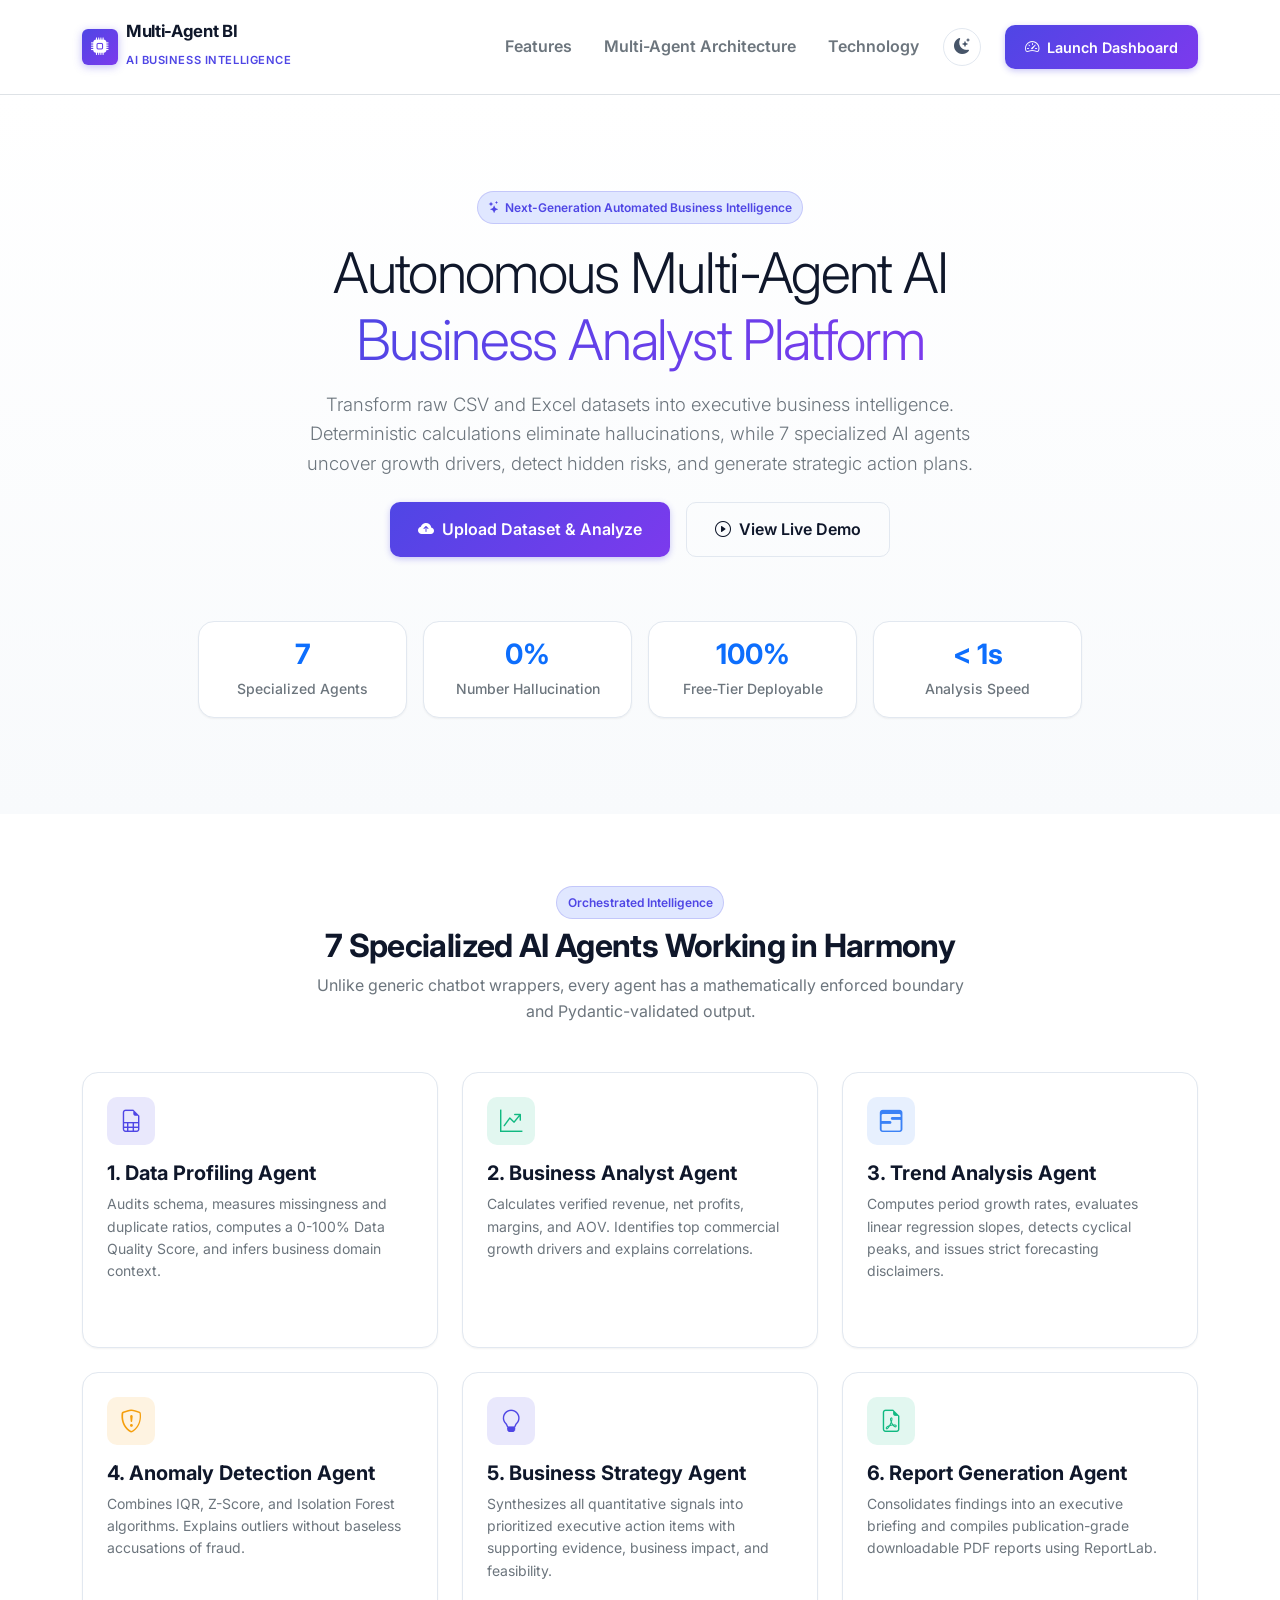
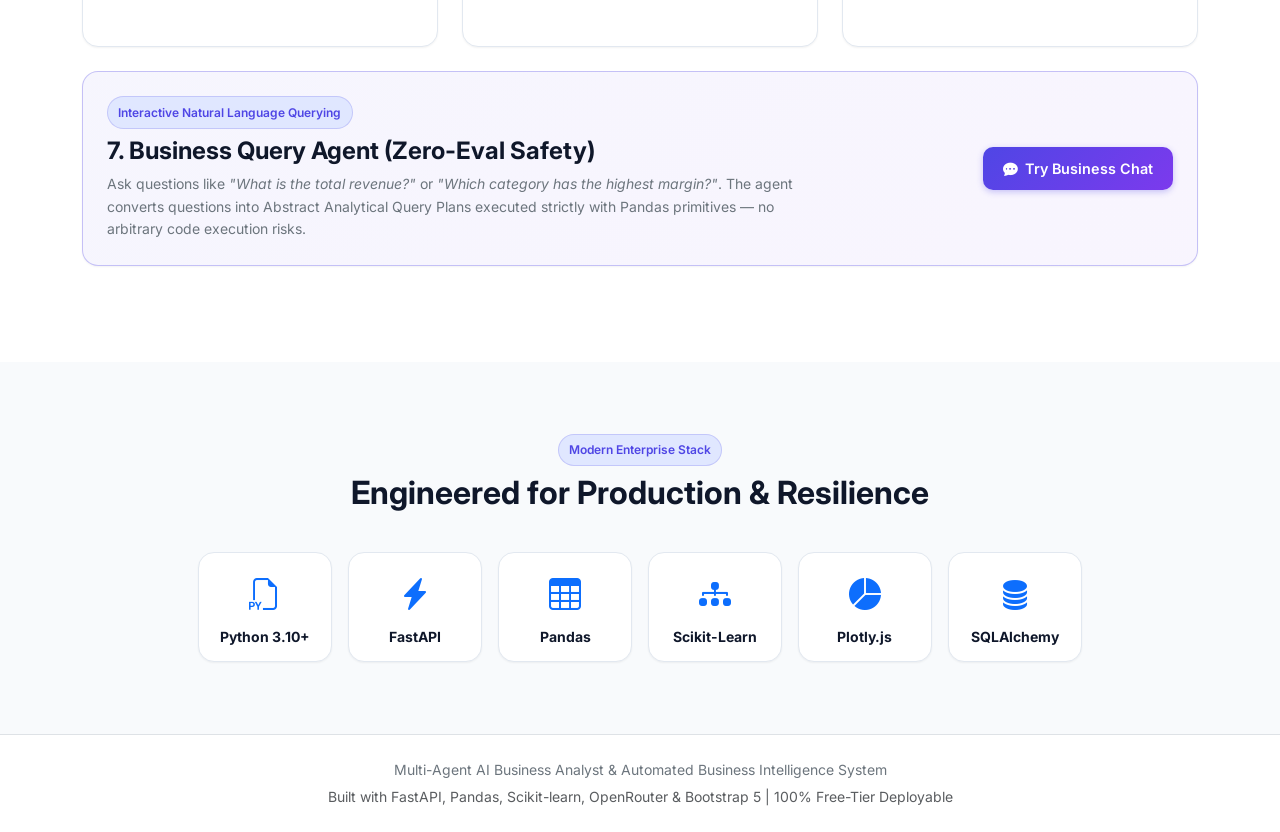
==== frontend/index.html @ 0a576ce2 "feat(frontend): complete Phase 8 - 8 responsive HTML/CSS/JS enterprise pages, dark/light theme, and " ====
<!DOCTYPE html>
<html lang="en" data-theme="light">
<head>
    <meta charset="UTF-8">
    <meta name="viewport" content="width=device-width, initial-scale=1.0">
    <title>Multi-Agent AI Business Analyst | Automated BI System</title>
    <!-- Google Fonts -->
    <link rel="preconnect" href="https://fonts.googleapis.com">
    <link rel="preconnect" href="https://fonts.gstatic.com" crossorigin>
    <link href="https://fonts.googleapis.com/css2?family=Inter:wght@400;500;600;700;800&display=swap" rel="stylesheet">
    <!-- Bootstrap 5 CSS & Icons -->
    <link href="https://cdn.jsdelivr.net/npm/bootstrap@5.3.3/dist/css/bootstrap.min.css" rel="stylesheet">
    <link rel="stylesheet" href="https://cdn.jsdelivr.net/npm/bootstrap-icons@1.11.3/font/bootstrap-icons.min.css">
    <!-- Custom Design System -->
    <link rel="stylesheet" href="css/style.css">
    <link rel="stylesheet" href="css/dashboard.css">
    <link rel="stylesheet" href="css/responsive.css">
</head>
<body class="bg-base">

    <!-- Top Navigation Bar -->
    <nav class="navbar navbar-expand-lg border-bottom sticky-top" style="background-color: var(--bg-surface);">
        <div class="container py-2">
            <a class="navbar-brand d-flex align-items-center gap-2 text-decoration-none" href="index.html">
                <div class="brand-icon">
                    <i class="bi bi-cpu-fill"></i>
                </div>
                <div>
                    <span class="brand-title d-block">Multi-Agent BI</span>
                    <span class="brand-subtitle">AI Business Intelligence</span>
                </div>
            </a>
            <button class="navbar-toggler" type="button" data-bs-toggle="collapse" data-bs-target="#navMenu">
                <span class="navbar-toggler-icon"></span>
            </button>
            <div class="collapse navbar-collapse" id="navMenu">
                <ul class="navbar-nav ms-auto align-items-center gap-3">
                    <li class="nav-item"><a class="nav-link text-secondary fw-semibold" href="#features">Features</a></li>
                    <li class="nav-item"><a class="nav-link text-secondary fw-semibold" href="#agents">Multi-Agent Architecture</a></li>
                    <li class="nav-item"><a class="nav-link text-secondary fw-semibold" href="#tech">Technology</a></li>
                    <li class="nav-item">
                        <button id="themeToggleBtn" class="theme-toggle-btn" title="Toggle Light/Dark Theme">
                            <i class="bi bi-moon-stars-fill"></i>
                        </button>
                    </li>
                    <li class="nav-item ms-lg-2">
                        <a href="dashboard.html" class="btn-primary-custom text-decoration-none">
                            <i class="bi bi-speedometer2"></i> Launch Dashboard
                        </a>
                    </li>
                </ul>
            </div>
        </div>
    </nav>

    <!-- Hero Section -->
    <section class="py-5 text-center position-relative overflow-hidden" style="background: linear-gradient(180deg, var(--bg-surface) 0%, var(--bg-base) 100%);">
        <div class="container py-5">
            <div class="badge-custom badge-primary mb-3">
                <i class="bi bi-stars"></i> Next-Generation Automated Business Intelligence
            </div>
            <h1 class="display-4 fw-extrabold mb-3" style="letter-spacing: -0.03em; color: var(--text-primary);">
                Autonomous Multi-Agent AI<br>
                <span style="background: var(--primary-gradient); -webkit-background-clip: text; -webkit-text-fill-color: transparent;">
                    Business Analyst Platform
                </span>
            </h1>
            <p class="lead text-secondary mx-auto mb-4" style="max-width: 720px; font-size: 1.15rem;">
                Transform raw CSV and Excel datasets into executive business intelligence. 
                Deterministic calculations eliminate hallucinations, while 7 specialized AI agents 
                uncover growth drivers, detect hidden risks, and generate strategic action plans.
            </p>
            <div class="d-flex justify-content-center gap-3 flex-wrap">
                <a href="upload.html" class="btn-primary-custom" style="padding: 0.85rem 1.75rem; font-size: 1rem;">
                    <i class="bi bi-cloud-arrow-up-fill"></i> Upload Dataset & Analyze
                </a>
                <a href="dashboard.html" class="btn-outline-custom" style="padding: 0.85rem 1.75rem; font-size: 1rem;">
                    <i class="bi bi-play-circle"></i> View Live Demo
                </a>
            </div>
            
            <!-- Hero Stats Grid -->
            <div class="row g-3 mt-5 justify-content-center" style="max-width: 900px; margin: 0 auto;">
                <div class="col-6 col-md-3">
                    <div class="card-custom p-3 text-center mb-0">
                        <h3 class="fw-bold text-primary mb-1">7</h3>
                        <span class="text-secondary small fw-medium">Specialized Agents</span>
                    </div>
                </div>
                <div class="col-6 col-md-3">
                    <div class="card-custom p-3 text-center mb-0">
                        <h3 class="fw-bold text-primary mb-1">0%</h3>
                        <span class="text-secondary small fw-medium">Number Hallucination</span>
                    </div>
                </div>
                <div class="col-6 col-md-3">
                    <div class="card-custom p-3 text-center mb-0">
                        <h3 class="fw-bold text-primary mb-1">100%</h3>
                        <span class="text-secondary small fw-medium">Free-Tier Deployable</span>
                    </div>
                </div>
                <div class="col-6 col-md-3">
                    <div class="card-custom p-3 text-center mb-0">
                        <h3 class="fw-bold text-primary mb-1">&lt; 1s</h3>
                        <span class="text-secondary small fw-medium">Analysis Speed</span>
                    </div>
                </div>
            </div>
        </div>
    </section>

    <!-- 7 Specialized Agents Section -->
    <section id="agents" class="py-5" style="background-color: var(--bg-surface);">
        <div class="container py-4">
            <div class="text-center mb-5">
                <div class="badge-custom badge-primary mb-2">Orchestrated Intelligence</div>
                <h2 class="fw-bold" style="letter-spacing: -0.02em;">7 Specialized AI Agents Working in Harmony</h2>
                <p class="text-secondary mx-auto" style="max-width: 650px;">
                    Unlike generic chatbot wrappers, every agent has a mathematically enforced boundary and Pydantic-validated output.
                </p>
            </div>

            <div class="row g-4">
                <!-- Agent 1 -->
                <div class="col-md-6 col-lg-4">
                    <div class="card-custom h-100 p-4">
                        <div class="kpi-icon-wrap kpi-icon-purple mb-3">
                            <i class="bi bi-file-earmark-spreadsheet"></i>
                        </div>
                        <h5 class="fw-bold">1. Data Profiling Agent</h5>
                        <p class="text-secondary small">
                            Audits schema, measures missingness and duplicate ratios, computes a 0-100% Data Quality Score, and infers business domain context.
                        </p>
                    </div>
                </div>
                <!-- Agent 2 -->
                <div class="col-md-6 col-lg-4">
                    <div class="card-custom h-100 p-4">
                        <div class="kpi-icon-wrap kpi-icon-green mb-3">
                            <i class="bi bi-graph-up-arrow"></i>
                        </div>
                        <h5 class="fw-bold">2. Business Analyst Agent</h5>
                        <p class="text-secondary small">
                            Calculates verified revenue, net profits, margins, and AOV. Identifies top commercial growth drivers and explains correlations.
                        </p>
                    </div>
                </div>
                <!-- Agent 3 -->
                <div class="col-md-6 col-lg-4">
                    <div class="card-custom h-100 p-4">
                        <div class="kpi-icon-wrap kpi-icon-blue mb-3">
                            <i class="bi bi-calendar3-range"></i>
                        </div>
                        <h5 class="fw-bold">3. Trend Analysis Agent</h5>
                        <p class="text-secondary small">
                            Computes period growth rates, evaluates linear regression slopes, detects cyclical peaks, and issues strict forecasting disclaimers.
                        </p>
                    </div>
                </div>
                <!-- Agent 4 -->
                <div class="col-md-6 col-lg-4">
                    <div class="card-custom h-100 p-4">
                        <div class="kpi-icon-wrap kpi-icon-amber mb-3">
                            <i class="bi bi-shield-exclamation"></i>
                        </div>
                        <h5 class="fw-bold">4. Anomaly Detection Agent</h5>
                        <p class="text-secondary small">
                            Combines IQR, Z-Score, and Isolation Forest algorithms. Explains outliers without baseless accusations of fraud.
                        </p>
                    </div>
                </div>
                <!-- Agent 5 -->
                <div class="col-md-6 col-lg-4">
                    <div class="card-custom h-100 p-4">
                        <div class="kpi-icon-wrap kpi-icon-purple mb-3">
                            <i class="bi bi-lightbulb"></i>
                        </div>
                        <h5 class="fw-bold">5. Business Strategy Agent</h5>
                        <p class="text-secondary small">
                            Synthesizes all quantitative signals into prioritized executive action items with supporting evidence, business impact, and feasibility.
                        </p>
                    </div>
                </div>
                <!-- Agent 6 -->
                <div class="col-md-6 col-lg-4">
                    <div class="card-custom h-100 p-4">
                        <div class="kpi-icon-wrap kpi-icon-green mb-3">
                            <i class="bi bi-file-earmark-pdf"></i>
                        </div>
                        <h5 class="fw-bold">6. Report Generation Agent</h5>
                        <p class="text-secondary small">
                            Consolidates findings into an executive briefing and compiles publication-grade downloadable PDF reports using ReportLab.
                        </p>
                    </div>
                </div>
            </div>

            <!-- Agent 7 Highlight Card -->
            <div class="card-custom p-4 mt-4" style="background: linear-gradient(135deg, rgba(79, 70, 229, 0.05) 0%, rgba(124, 58, 237, 0.05) 100%); border-color: rgba(79, 70, 229, 0.3);">
                <div class="row align-items-center">
                    <div class="col-md-8">
                        <div class="badge-custom badge-primary mb-2">Interactive Natural Language Querying</div>
                        <h4 class="fw-bold mb-2">7. Business Query Agent (Zero-Eval Safety)</h4>
                        <p class="text-secondary small mb-0">
                            Ask questions like <em>"What is the total revenue?"</em> or <em>"Which category has the highest margin?"</em>.
                            The agent converts questions into Abstract Analytical Query Plans executed strictly with Pandas primitives — no arbitrary code execution risks.
                        </p>
                    </div>
                    <div class="col-md-4 text-md-end mt-3 mt-md-0">
                        <a href="chat.html" class="btn-primary-custom">
                            <i class="bi bi-chat-dots-fill"></i> Try Business Chat
                        </a>
                    </div>
                </div>
            </div>
        </div>
    </section>

    <!-- Technology Stack Section -->
    <section id="tech" class="py-5" style="background-color: var(--bg-base);">
        <div class="container py-4 text-center">
            <div class="badge-custom badge-primary mb-2">Modern Enterprise Stack</div>
            <h2 class="fw-bold mb-4">Engineered for Production & Resilience</h2>
            <div class="row g-3 justify-content-center" style="max-width: 900px; margin: 0 auto;">
                <div class="col-4 col-md-2">
                    <div class="card-custom p-3 text-center mb-0">
                        <i class="bi bi-filetype-py fs-2 text-primary"></i>
                        <h6 class="mt-2 mb-0 fw-bold small">Python 3.10+</h6>
                    </div>
                </div>
                <div class="col-4 col-md-2">
                    <div class="card-custom p-3 text-center mb-0">
                        <i class="bi bi-lightning-charge-fill fs-2 text-primary"></i>
                        <h6 class="mt-2 mb-0 fw-bold small">FastAPI</h6>
                    </div>
                </div>
                <div class="col-4 col-md-2">
                    <div class="card-custom p-3 text-center mb-0">
                        <i class="bi bi-table fs-2 text-primary"></i>
                        <h6 class="mt-2 mb-0 fw-bold small">Pandas</h6>
                    </div>
                </div>
                <div class="col-4 col-md-2">
                    <div class="card-custom p-3 text-center mb-0">
                        <i class="bi bi-diagram-3-fill fs-2 text-primary"></i>
                        <h6 class="mt-2 mb-0 fw-bold small">Scikit-Learn</h6>
                    </div>
                </div>
                <div class="col-4 col-md-2">
                    <div class="card-custom p-3 text-center mb-0">
                        <i class="bi bi-pie-chart-fill fs-2 text-primary"></i>
                        <h6 class="mt-2 mb-0 fw-bold small">Plotly.js</h6>
                    </div>
                </div>
                <div class="col-4 col-md-2">
                    <div class="card-custom p-3 text-center mb-0">
                        <i class="bi bi-database-fill fs-2 text-primary"></i>
                        <h6 class="mt-2 mb-0 fw-bold small">SQLAlchemy</h6>
                    </div>
                </div>
            </div>
        </div>
    </section>

    <!-- Footer -->
    <footer class="py-4 border-top" style="background-color: var(--bg-surface);">
        <div class="container text-center text-secondary small">
            <p class="mb-1">
                Multi-Agent AI Business Analyst & Automated Business Intelligence System
            </p>
            <p class="text-muted mb-0">
                Built with FastAPI, Pandas, Scikit-learn, OpenRouter & Bootstrap 5 | 100% Free-Tier Deployable
            </p>
        </div>
    </footer>

    <!-- Bootstrap 5 JS Bundle -->
    <script src="https://cdn.jsdelivr.net/npm/bootstrap@5.3.3/dist/js/bootstrap.bundle.min.js"></script>
    <script src="js/api.js"></script>
    <script src="js/app.js"></script>
</body>
</html>
---- frontend/css/style.css ----
/* ===================================================================
   MULTI-AGENT AI BUSINESS ANALYST - ENTERPRISE DESIGN SYSTEM
   Professional Color Palette, Typography, Glassmorphism, Responsive
   =================================================================== */

:root {
    /* Brand Primary Palette (Deep Indigo & Electric Violet) */
    --primary: #4f46e5;
    --primary-hover: #4338ca;
    --primary-light: #e0e7ff;
    --primary-gradient: linear-gradient(135deg, #4f46e5 0%, #7c3aed 100%);
    
    /* Secondary & Accent Colors */
    --accent-teal: #0d9488;
    --accent-amber: #d97706;
    --accent-rose: #e11d48;
    --accent-emerald: #059669;
    --accent-sky: #0284c7;

    /* Semantic Feedback Colors */
    --success: #10b981;
    --success-bg: #ecfdf5;
    --warning: #f59e0b;
    --warning-bg: #fffbeb;
    --danger: #ef4444;
    --danger-bg: #fef2f2;
    --info: #3b82f6;
    --info-bg: #eff6ff;

    /* Light Theme Surface & Text */
    --bg-base: #f8fafc;
    --bg-surface: #ffffff;
    --bg-card: #ffffff;
    --border-color: #e2e8f0;
    --border-hover: #cbd5e1;
    
    --text-primary: #0f172a;
    --text-secondary: #475569;
    --text-muted: #94a3b8;
    --text-inverse: #ffffff;

    /* Elevation & Shadows */
    --shadow-sm: 0 1px 2px 0 rgba(0, 0, 0, 0.05);
    --shadow-md: 0 4px 6px -1px rgba(0, 0, 0, 0.07), 0 2px 4px -2px rgba(0, 0, 0, 0.05);
    --shadow-lg: 0 10px 15px -3px rgba(0, 0, 0, 0.08), 0 4px 6px -4px rgba(0, 0, 0, 0.04);
    --shadow-xl: 0 20px 25px -5px rgba(0, 0, 0, 0.1), 0 8px 10px -6px rgba(0, 0, 0, 0.04);
    --shadow-glow: 0 0 20px rgba(79, 70, 229, 0.25);

    /* Dimensions */
    --sidebar-width: 260px;
    --sidebar-collapsed-width: 72px;
    --navbar-height: 64px;
    --border-radius-sm: 6px;
    --border-radius-md: 10px;
    --border-radius-lg: 16px;
    --border-radius-xl: 24px;
    --transition-base: all 0.2s cubic-bezier(0.4, 0, 0.2, 1);
}

/* Dark Theme Palette */
[data-theme="dark"] {
    --bg-base: #0b0f19;
    --bg-surface: #111827;
    --bg-card: #172033;
    --border-color: #1f293d;
    --border-hover: #374151;
    
    --text-primary: #f8fafc;
    --text-secondary: #cbd5e1;
    --text-muted: #64748b;
    --text-inverse: #0f172a;

    --primary-light: rgba(79, 70, 229, 0.2);
    --shadow-sm: 0 1px 2px 0 rgba(0, 0, 0, 0.3);
    --shadow-md: 0 4px 6px -1px rgba(0, 0, 0, 0.4);
    --shadow-lg: 0 10px 15px -3px rgba(0, 0, 0, 0.5);
    --shadow-xl: 0 20px 25px -5px rgba(0, 0, 0, 0.6);
}

/* Base Reset & Typography */
* {
    margin: 0;
    padding: 0;
    box-sizing: border-box;
}

body {
    font-family: 'Inter', -apple-system, BlinkMacSystemFont, 'Segoe UI', Roboto, Helvetica, Arial, sans-serif;
    background-color: var(--bg-base);
    color: var(--text-primary);
    line-height: 1.6;
    -webkit-font-smoothing: antialiased;
    -moz-osx-font-smoothing: grayscale;
    min-height: 100vh;
    transition: background-color 0.3s ease, color 0.3s ease;
}

/* Application Shell Layout */
.app-container {
    display: flex;
    min-height: 100vh;
    width: 100%;
}

/* Sidebar Navigation */
.app-sidebar {
    width: var(--sidebar-width);
    background-color: var(--bg-surface);
    border-right: 1px solid var(--border-color);
    display: flex;
    flex-direction: column;
    position: fixed;
    top: 0;
    bottom: 0;
    left: 0;
    z-index: 100;
    transition: var(--transition-base);
}

.sidebar-header {
    height: var(--navbar-height);
    display: flex;
    align-items: center;
    padding: 0 1.25rem;
    border-bottom: 1px solid var(--border-color);
    gap: 0.75rem;
}

.brand-icon {
    width: 36px;
    height: 36px;
    border-radius: var(--border-radius-sm);
    background: var(--primary-gradient);
    display: flex;
    align-items: center;
    justify-content: center;
    color: white;
    font-size: 1.1rem;
    box-shadow: 0 2px 8px rgba(79, 70, 229, 0.35);
}

.brand-title {
    font-weight: 700;
    font-size: 1.05rem;
    letter-spacing: -0.02em;
    color: var(--text-primary);
    line-height: 1.2;
}

.brand-subtitle {
    font-size: 0.7rem;
    color: var(--primary);
    font-weight: 600;
    text-transform: uppercase;
    letter-spacing: 0.05em;
}

.sidebar-menu {
    flex: 1;
    padding: 1.25rem 0.75rem;
    overflow-y: auto;
    display: flex;
    flex-direction: column;
    gap: 0.35rem;
}

.menu-label {
    font-size: 0.7rem;
    text-transform: uppercase;
    letter-spacing: 0.08em;
    color: var(--text-muted);
    font-weight: 700;
    padding: 0.5rem 0.75rem 0.25rem;
}

.nav-link-custom {
    display: flex;
    align-items: center;
    gap: 0.85rem;
    padding: 0.7rem 0.85rem;
    border-radius: var(--border-radius-md);
    color: var(--text-secondary);
    text-decoration: none;
    font-size: 0.9rem;
    font-weight: 500;
    transition: var(--transition-base);
}

.nav-link-custom:hover {
    background-color: var(--primary-light);
    color: var(--primary);
}

.nav-link-custom.active {
    background: var(--primary-gradient);
    color: white;
    box-shadow: 0 4px 12px rgba(79, 70, 229, 0.3);
}

.nav-link-custom i {
    font-size: 1.15rem;
    width: 20px;
    text-align: center;
}

.sidebar-footer {
    padding: 1rem 1.25rem;
    border-top: 1px solid var(--border-color);
    display: flex;
    align-items: center;
    justify-content: space-between;
}

.active-dataset-pill {
    background: var(--bg-base);
    border: 1px solid var(--border-color);
    padding: 0.4rem 0.75rem;
    border-radius: 20px;
    font-size: 0.75rem;
    color: var(--text-secondary);
    display: flex;
    align-items: center;
    gap: 0.4rem;
    max-width: 160px;
    white-space: nowrap;
    overflow: hidden;
    text-overflow: ellipsis;
}

/* Main Content Area */
.app-main {
    flex: 1;
    margin-left: var(--sidebar-width);
    display: flex;
    flex-direction: column;
    min-height: 100vh;
    transition: var(--transition-base);
}

/* Top App Header / Navbar */
.app-header {
    height: var(--navbar-height);
    background-color: var(--bg-surface);
    border-bottom: 1px solid var(--border-color);
    display: flex;
    align-items: center;
    justify-content: space-between;
    padding: 0 2rem;
    position: sticky;
    top: 0;
    z-index: 90;
}

.page-title-box {
    display: flex;
    flex-direction: column;
}

.page-title {
    font-size: 1.15rem;
    font-weight: 700;
    letter-spacing: -0.02em;
    color: var(--text-primary);
}

.page-breadcrumb {
    font-size: 0.75rem;
    color: var(--text-muted);
}

.header-actions {
    display: flex;
    align-items: center;
    gap: 0.75rem;
}

.theme-toggle-btn {
    width: 38px;
    height: 38px;
    border-radius: 50%;
    border: 1px solid var(--border-color);
    background: var(--bg-surface);
    color: var(--text-secondary);
    display: flex;
    align-items: center;
    justify-content: center;
    cursor: pointer;
    transition: var(--transition-base);
}

.theme-toggle-btn:hover {
    background-color: var(--primary-light);
    color: var(--primary);
    border-color: var(--primary);
}

/* Page Body Content */
.app-content {
    flex: 1;
    padding: 2rem;
}

/* Enterprise Card Component */
.card-custom {
    background-color: var(--bg-card);
    border: 1px solid var(--border-color);
    border-radius: var(--border-radius-lg);
    box-shadow: var(--shadow-sm);
    transition: var(--transition-base);
    overflow: hidden;
    margin-bottom: 1.5rem;
}

.card-custom:hover {
    box-shadow: var(--shadow-md);
    border-color: var(--border-hover);
}

.card-header-custom {
    padding: 1.25rem 1.5rem;
    border-bottom: 1px solid var(--border-color);
    display: flex;
    align-items: center;
    justify-content: space-between;
    background-color: transparent;
}

.card-title-custom {
    font-size: 1rem;
    font-weight: 700;
    color: var(--text-primary);
    display: flex;
    align-items: center;
    gap: 0.5rem;
}

.card-body-custom {
    padding: 1.5rem;
}

/* KPI Metric Cards */
.kpi-grid {
    display: grid;
    grid-template-columns: repeat(auto-fit, minmax(220px, 1fr));
    gap: 1.25rem;
    margin-bottom: 1.5rem;
}

.kpi-card {
    background-color: var(--bg-card);
    border: 1px solid var(--border-color);
    border-radius: var(--border-radius-lg);
    padding: 1.35rem;
    box-shadow: var(--shadow-sm);
    display: flex;
    align-items: center;
    justify-content: space-between;
    transition: var(--transition-base);
    position: relative;
    overflow: hidden;
}

.kpi-card::before {
    content: '';
    position: absolute;
    top: 0;
    left: 0;
    right: 0;
    height: 3px;
    background: var(--primary-gradient);
    opacity: 0;
    transition: var(--transition-base);
}

.kpi-card:hover {
    transform: translateY(-2px);
    box-shadow: var(--shadow-md);
    border-color: var(--primary);
}

.kpi-card:hover::before {
    opacity: 1;
}

.kpi-label {
    font-size: 0.78rem;
    color: var(--text-muted);
    font-weight: 600;
    text-transform: uppercase;
    letter-spacing: 0.05em;
    margin-bottom: 0.35rem;
}

.kpi-value {
    font-size: 1.75rem;
    font-weight: 800;
    color: var(--text-primary);
    letter-spacing: -0.03em;
    line-height: 1.1;
}

.kpi-subtext {
    font-size: 0.75rem;
    margin-top: 0.35rem;
    font-weight: 500;
}

.kpi-subtext.positive { color: var(--success); }
.kpi-subtext.negative { color: var(--danger); }
.kpi-subtext.neutral { color: var(--text-muted); }

.kpi-icon-wrap {
    width: 48px;
    height: 48px;
    border-radius: var(--border-radius-md);
    display: flex;
    align-items: center;
    justify-content: center;
    font-size: 1.4rem;
}

.kpi-icon-purple { background: rgba(79, 70, 229, 0.12); color: #4f46e5; }
.kpi-icon-green { background: rgba(16, 185, 129, 0.12); color: #10b981; }
.kpi-icon-amber { background: rgba(245, 158, 11, 0.12); color: #f59e0b; }
.kpi-icon-blue { background: rgba(59, 130, 246, 0.12); color: #3b82f6; }

/* Buttons */
.btn-primary-custom {
    background: var(--primary-gradient);
    color: white;
    border: none;
    border-radius: var(--border-radius-md);
    padding: 0.65rem 1.25rem;
    font-weight: 600;
    font-size: 0.9rem;
    display: inline-flex;
    align-items: center;
    gap: 0.5rem;
    cursor: pointer;
    box-shadow: 0 2px 6px rgba(79, 70, 229, 0.3);
    transition: var(--transition-base);
    text-decoration: none;
}

.btn-primary-custom:hover {
    color: white;
    transform: translateY(-1px);
    box-shadow: 0 4px 12px rgba(79, 70, 229, 0.4);
}

.btn-outline-custom {
    background: transparent;
    color: var(--text-primary);
    border: 1px solid var(--border-color);
    border-radius: var(--border-radius-md);
    padding: 0.65rem 1.25rem;
    font-weight: 600;
    font-size: 0.9rem;
    display: inline-flex;
    align-items: center;
    gap: 0.5rem;
    cursor: pointer;
    transition: var(--transition-base);
    text-decoration: none;
}

.btn-outline-custom:hover {
    background-color: var(--primary-light);
    color: var(--primary);
    border-color: var(--primary);
}

/* Badges */
.badge-custom {
    padding: 0.35rem 0.65rem;
    border-radius: 20px;
    font-size: 0.75rem;
    font-weight: 600;
    display: inline-flex;
    align-items: center;
    gap: 0.3rem;
}

.badge-success { background: var(--success-bg); color: var(--success); border: 1px solid rgba(16, 185, 129, 0.2); }
.badge-warning { background: var(--warning-bg); color: var(--warning); border: 1px solid rgba(245, 158, 11, 0.2); }
.badge-danger { background: var(--danger-bg); color: var(--danger); border: 1px solid rgba(239, 68, 68, 0.2); }
.badge-primary { background: var(--primary-light); color: var(--primary); border: 1px solid rgba(79, 70, 229, 0.2); }

/* Data Tables */
.table-custom {
    width: 100%;
    border-collapse: separate;
    border-spacing: 0;
    font-size: 0.88rem;
}

.table-custom th {
    background-color: var(--bg-base);
    color: var(--text-secondary);
    font-weight: 600;
    text-transform: uppercase;
    font-size: 0.72rem;
    letter-spacing: 0.05em;
    padding: 0.85rem 1rem;
    border-bottom: 1px solid var(--border-color);
}

.table-custom td {
    padding: 0.85rem 1rem;
    border-bottom: 1px solid var(--border-color);
    color: var(--text-primary);
}

.table-custom tr:last-child td {
    border-bottom: none;
}

.table-custom tbody tr:hover {
    background-color: var(--primary-light);
}

/* Loading Spinner & Shimmer */
.loading-spinner {
    width: 40px;
    height: 40px;
    border: 3px solid var(--border-color);
    border-top-color: var(--primary);
    border-radius: 50%;
    animation: spin 0.8s linear infinite;
    margin: 2rem auto;
}

@keyframes spin {
    to { transform: rotate(360deg); }
}

/* Toast Notifications */
.toast-container-custom {
    position: fixed;
    bottom: 2rem;
    right: 2rem;
    z-index: 1000;
    display: flex;
    flex-direction: column;
    gap: 0.75rem;
}

.toast-custom {
    background: var(--bg-surface);
    color: var(--text-primary);
    border: 1px solid var(--border-color);
    border-radius: var(--border-radius-md);
    box-shadow: var(--shadow-lg);
    padding: 1rem 1.25rem;
    min-width: 300px;
    display: flex;
    align-items: center;
    gap: 0.75rem;
    animation: slideUp 0.3s ease;
}

@keyframes slideUp {
    from { opacity: 0; transform: translateY(20px); }
    to { opacity: 1; transform: translateY(0); }
}

/* Responsive Breakpoints */
@media (max-width: 992px) {
    .app-sidebar {
        transform: translateX(-100%);
    }
    .app-sidebar.show {
        transform: translateX(0);
    }
    .app-main {
        margin-left: 0;
    }
    .mobile-menu-toggle {
        display: block !important;
    }
}
---- frontend/css/dashboard.css ----
/* ===================================================================
   DASHBOARD, INSIGHTS & SPECIALIZED INTERFACE STYLES
   =================================================================== */

/* Chart Containers */
.chart-container-box {
    position: relative;
    width: 100%;
    min-height: 340px;
}

/* Drag & Drop Upload Zone */
.upload-dropzone {
    border: 2px dashed var(--border-color);
    border-radius: var(--border-radius-xl);
    padding: 3.5rem 2rem;
    text-align: center;
    background: var(--bg-surface);
    cursor: pointer;
    transition: var(--transition-base);
}

.upload-dropzone:hover,
.upload-dropzone.dragover {
    border-color: var(--primary);
    background-color: var(--primary-light);
    transform: scale(1.005);
}

.dropzone-icon {
    font-size: 3.5rem;
    color: var(--primary);
    margin-bottom: 1rem;
    animation: floatUpDown 3s ease-in-out infinite;
}

@keyframes floatUpDown {
    0%, 100% { transform: translateY(0); }
    50% { transform: translateY(-8px); }
}

/* Tab Navigation for AI Insights */
.nav-tabs-custom {
    display: flex;
    gap: 0.5rem;
    border-bottom: 2px solid var(--border-color);
    margin-bottom: 1.5rem;
    overflow-x: auto;
}

.tab-btn-custom {
    padding: 0.75rem 1.25rem;
    font-weight: 600;
    font-size: 0.9rem;
    color: var(--text-secondary);
    background: transparent;
    border: none;
    border-bottom: 3px solid transparent;
    cursor: pointer;
    display: flex;
    align-items: center;
    gap: 0.5rem;
    transition: var(--transition-base);
    white-space: nowrap;
}

.tab-btn-custom:hover {
    color: var(--primary);
}

.tab-btn-custom.active {
    color: var(--primary);
    border-bottom-color: var(--primary);
}

/* Strategic Recommendation Card */
.strategy-card {
    background: var(--bg-card);
    border: 1px solid var(--border-color);
    border-left: 4px solid var(--primary);
    border-radius: var(--border-radius-lg);
    padding: 1.5rem;
    margin-bottom: 1.25rem;
    box-shadow: var(--shadow-sm);
    transition: var(--transition-base);
}

.strategy-card.priority-p1 { border-left-color: var(--danger); }
.strategy-card.priority-p2 { border-left-color: var(--warning); }
.strategy-card.priority-p3 { border-left-color: var(--accent-sky); }

.strategy-card:hover {
    box-shadow: var(--shadow-md);
    transform: translateX(3px);
}

.strategy-header {
    display: flex;
    align-items: flex-start;
    justify-content: space-between;
    margin-bottom: 0.75rem;
}

.strategy-title {
    font-size: 1.05rem;
    font-weight: 700;
    color: var(--text-primary);
}

.strategy-evidence {
    background-color: var(--bg-base);
    border-radius: var(--border-radius-sm);
    padding: 0.75rem 1rem;
    font-size: 0.85rem;
    color: var(--text-secondary);
    margin: 0.75rem 0;
    border-left: 3px solid var(--accent-teal);
}

.strategy-action {
    font-size: 0.9rem;
    font-weight: 500;
    color: var(--text-primary);
}

/* Interactive Chat Interface */
.chat-window {
    display: flex;
    flex-direction: column;
    height: calc(100vh - 200px);
    background: var(--bg-card);
    border: 1px solid var(--border-color);
    border-radius: var(--border-radius-xl);
    overflow: hidden;
}

.chat-messages-area {
    flex: 1;
    padding: 1.5rem;
    overflow-y: auto;
    display: flex;
    flex-direction: column;
    gap: 1.25rem;
}

.chat-bubble {
    max-width: 80%;
    padding: 1.1rem 1.35rem;
    border-radius: var(--border-radius-lg);
    font-size: 0.92rem;
    line-height: 1.55;
    position: relative;
}

.chat-bubble-user {
    align-self: flex-end;
    background: var(--primary-gradient);
    color: white;
    border-bottom-right-radius: 4px;
}

.chat-bubble-ai {
    align-self: flex-start;
    background-color: var(--bg-surface);
    color: var(--text-primary);
    border: 1px solid var(--border-color);
    border-bottom-left-radius: 4px;
    box-shadow: var(--shadow-sm);
}

.chat-prompt-pill {
    background-color: var(--bg-surface);
    border: 1px solid var(--border-color);
    color: var(--text-secondary);
    border-radius: 20px;
    padding: 0.4rem 0.85rem;
    font-size: 0.8rem;
    font-weight: 500;
    cursor: pointer;
    transition: var(--transition-base);
}

.chat-prompt-pill:hover {
    border-color: var(--primary);
    color: var(--primary);
    background-color: var(--primary-light);
}

.chat-input-bar {
    padding: 1rem 1.5rem;
    border-top: 1px solid var(--border-color);
    background-color: var(--bg-surface);
    display: flex;
    gap: 0.75rem;
}

.chat-input {
    flex: 1;
    background: var(--bg-base);
    border: 1px solid var(--border-color);
    border-radius: var(--border-radius-md);
    padding: 0.75rem 1rem;
    color: var(--text-primary);
    font-size: 0.95rem;
    outline: none;
    transition: var(--transition-base);
}

.chat-input:focus {
    border-color: var(--primary);
    box-shadow: 0 0 0 3px rgba(79, 70, 229, 0.15);
}
---- frontend/css/responsive.css ----
/* ===================================================================
   RESPONSIVE LAYOUT & MEDIA QUERIES
   =================================================================== */

@media (max-width: 1200px) {
    .kpi-grid {
        grid-template-columns: repeat(2, 1fr);
    }
}

@media (max-width: 992px) {
    .app-sidebar {
        width: 280px;
        box-shadow: var(--shadow-xl);
    }
    .app-header {
        padding: 0 1rem;
    }
    .app-content {
        padding: 1.25rem;
    }
    .chat-bubble {
        max-width: 92%;
    }
}

@media (max-width: 768px) {
    .kpi-grid {
        grid-template-columns: 1fr;
    }
    .strategy-header {
        flex-direction: column;
        gap: 0.5rem;
    }
    .card-header-custom {
        flex-direction: column;
        align-items: flex-start;
        gap: 0.75rem;
    }
    .nav-tabs-custom {
        gap: 0.25rem;
    }
    .tab-btn-custom {
        padding: 0.6rem 0.85rem;
        font-size: 0.82rem;
    }
    .chat-input-bar {
        padding: 0.75rem 1rem;
    }
}

@media (max-width: 480px) {
    .page-title {
        font-size: 1rem;
    }
    .brand-title {
        font-size: 0.95rem;
    }
    .upload-dropzone {
        padding: 2rem 1rem;
    }
    .dropzone-icon {
        font-size: 2.5rem;
    }
}
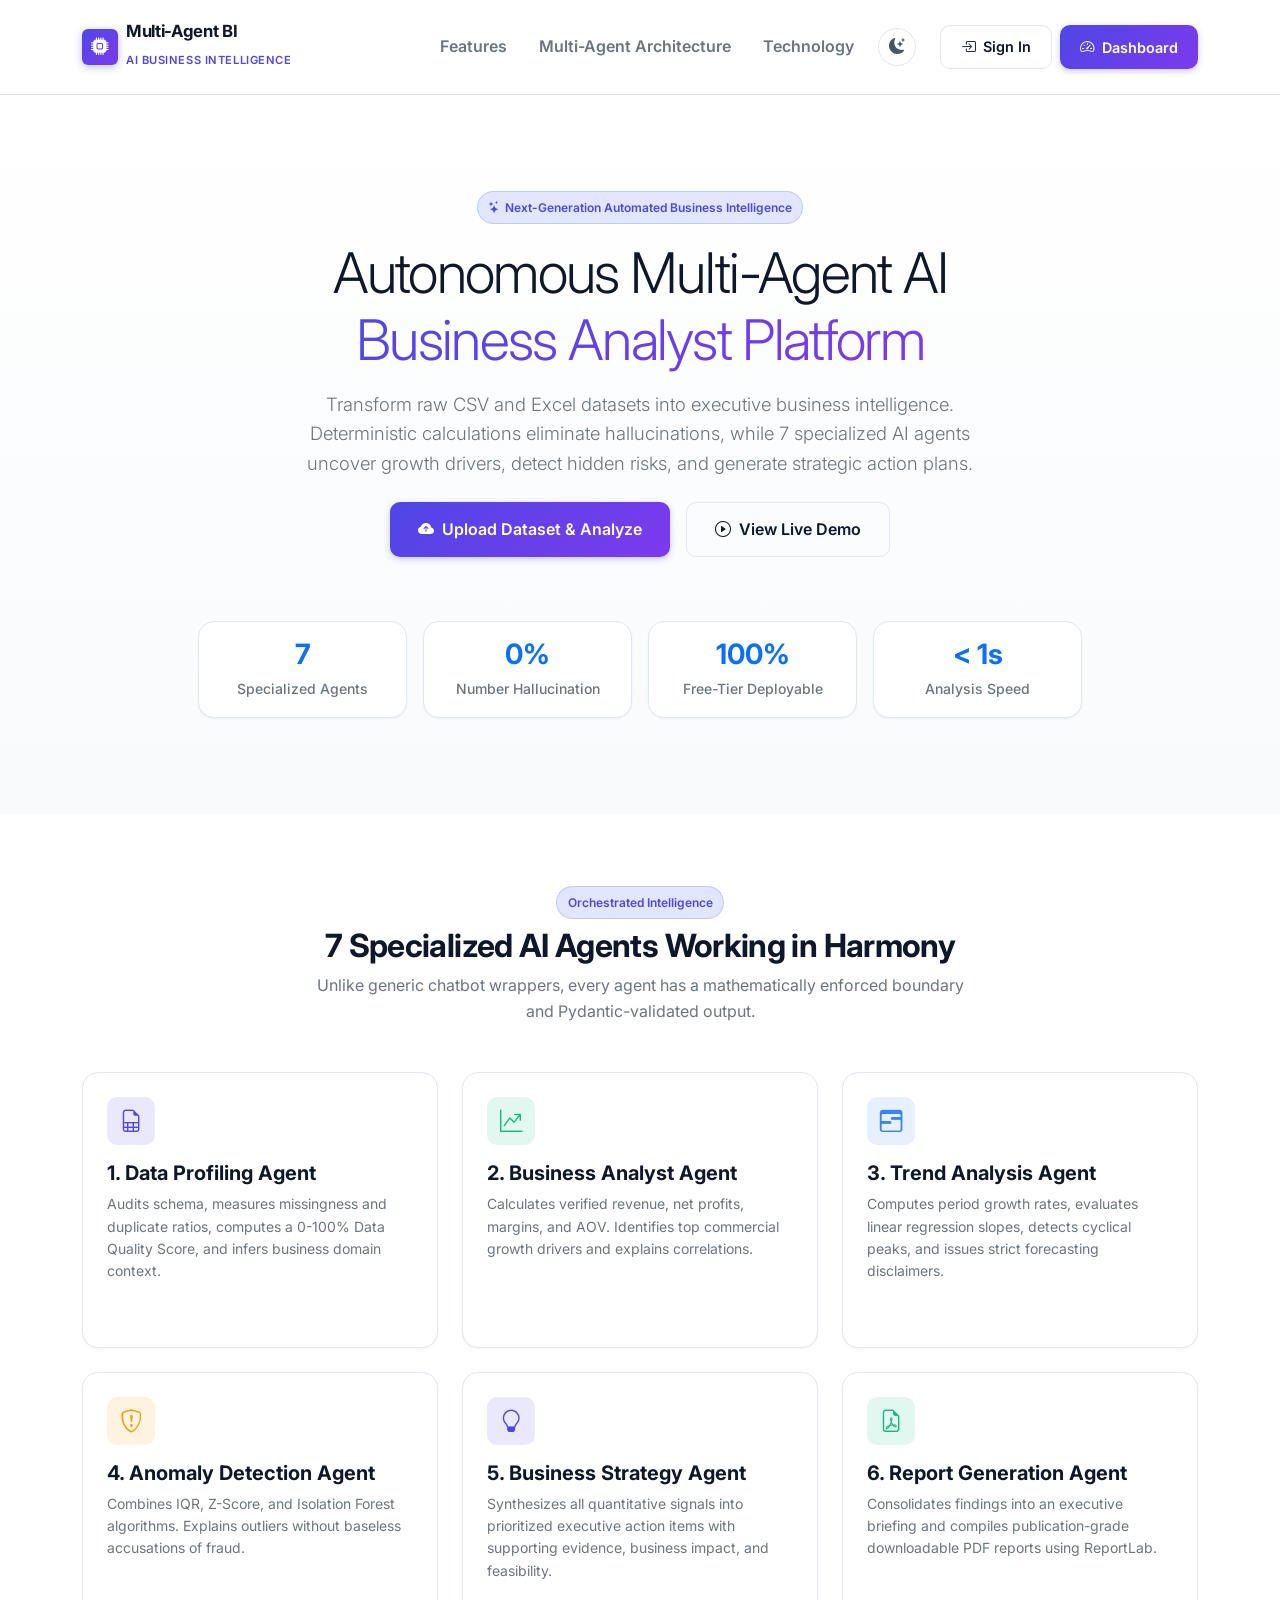
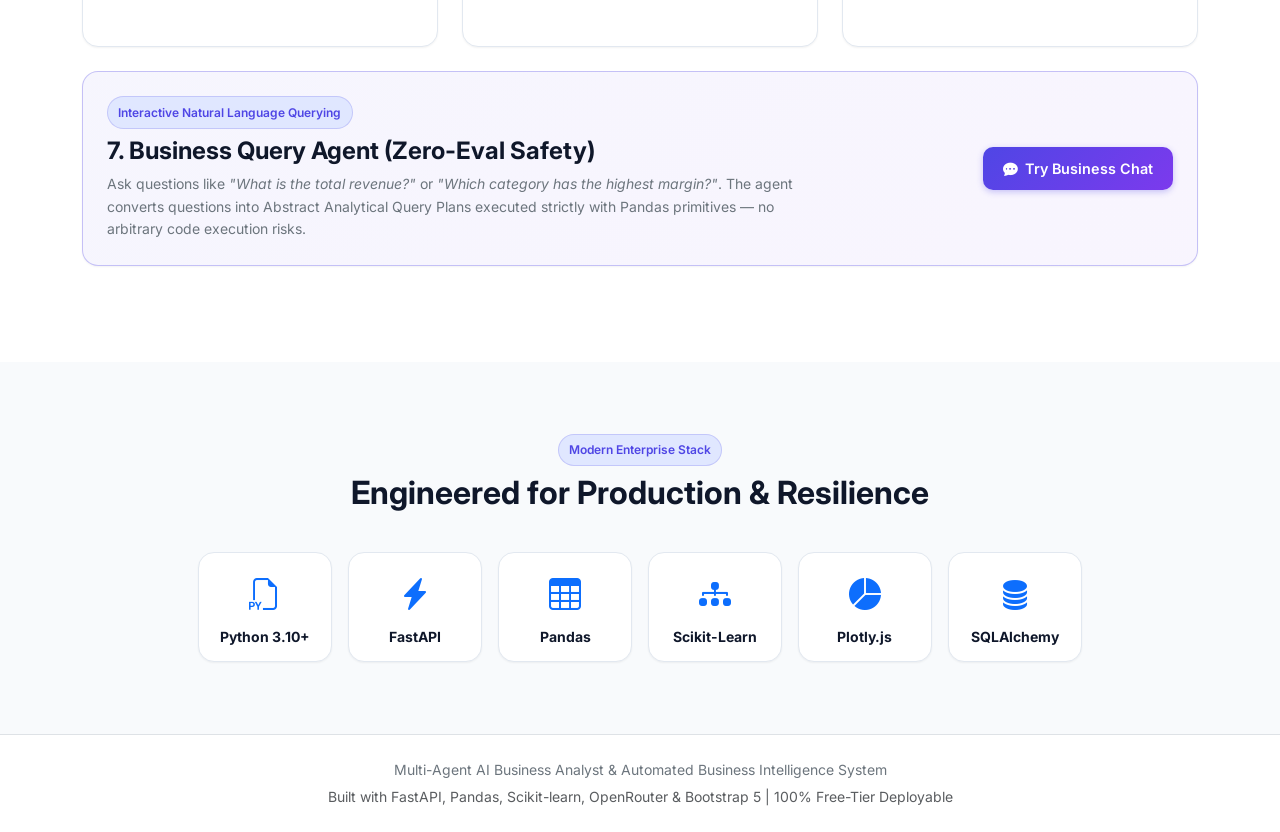
==== commit 4f5be1fa: "feat(auth-history): implement user authentication, profile management, and personalized analysis his" ====
--- a/frontend/index.html
+++ b/frontend/index.html
@@ -43,9 +43,12 @@
                             <i class="bi bi-moon-stars-fill"></i>
                         </button>
                     </li>
-                    <li class="nav-item ms-lg-2">
+                    <li class="nav-item ms-lg-2 d-flex gap-2">
+                        <a href="login.html" class="btn btn-outline-custom text-decoration-none">
+                            <i class="bi bi-box-arrow-in-right"></i> Sign In
+                        </a>
                         <a href="dashboard.html" class="btn-primary-custom text-decoration-none">
-                            <i class="bi bi-speedometer2"></i> Launch Dashboard
+                            <i class="bi bi-speedometer2"></i> Dashboard
                         </a>
                     </li>
                 </ul>
@@ -280,3 +283,4 @@
     <script src="js/app.js"></script>
 </body>
 </html>
+
--- a/frontend/css/style.css
+++ b/frontend/css/style.css
@@ -77,11 +77,17 @@
     --shadow-xl: 0 20px 25px -5px rgba(0, 0, 0, 0.6);
 }
 
-/* Base Reset & Typography */
-* {
+/* Base Reset, Box Sizing & Typography */
+html {
+    box-sizing: border-box;
+    width: 100%;
+    max-width: 100%;
+}
+
+*, *::before, *::after {
+    box-sizing: inherit;
     margin: 0;
     padding: 0;
-    box-sizing: border-box;
 }
 
 body {
@@ -92,6 +98,9 @@
     -webkit-font-smoothing: antialiased;
     -moz-osx-font-smoothing: grayscale;
     min-height: 100vh;
+    width: 100%;
+    max-width: 100%;
+    position: relative;
     transition: background-color 0.3s ease, color 0.3s ease;
 }
 
@@ -100,11 +109,18 @@
     display: flex;
     min-height: 100vh;
     width: 100%;
+    max-width: 100%;
+    min-width: 0;
+    position: relative;
+    box-sizing: border-box;
 }
 
 /* Sidebar Navigation */
 .app-sidebar {
     width: var(--sidebar-width);
+    min-width: var(--sidebar-width);
+    max-width: var(--sidebar-width);
+    flex-shrink: 0;
     background-color: var(--bg-surface);
     border-right: 1px solid var(--border-color);
     display: flex;
@@ -115,6 +131,7 @@
     left: 0;
     z-index: 100;
     transition: var(--transition-base);
+    box-sizing: border-box;
 }
 
 .sidebar-header {
@@ -137,6 +154,7 @@
     color: white;
     font-size: 1.1rem;
     box-shadow: 0 2px 8px rgba(79, 70, 229, 0.35);
+    flex-shrink: 0;
 }
 
 .brand-title {
@@ -201,6 +219,7 @@
     font-size: 1.15rem;
     width: 20px;
     text-align: center;
+    flex-shrink: 0;
 }
 
 .sidebar-footer {
@@ -221,7 +240,7 @@
     display: flex;
     align-items: center;
     gap: 0.4rem;
-    max-width: 160px;
+    max-width: 100%;
     white-space: nowrap;
     overflow: hidden;
     text-overflow: ellipsis;
@@ -229,17 +248,25 @@
 
 /* Main Content Area */
 .app-main {
-    flex: 1;
+    flex: 1 1 auto;
     margin-left: var(--sidebar-width);
+    width: calc(100% - var(--sidebar-width));
+    max-width: calc(100% - var(--sidebar-width));
+    min-width: 0;
     display: flex;
     flex-direction: column;
     min-height: 100vh;
+    box-sizing: border-box;
     transition: var(--transition-base);
 }
 
 /* Top App Header / Navbar */
 .app-header {
     height: var(--navbar-height);
+    min-height: var(--navbar-height);
+    width: 100%;
+    max-width: 100%;
+    min-width: 0;
     background-color: var(--bg-surface);
     border-bottom: 1px solid var(--border-color);
     display: flex;
@@ -249,11 +276,13 @@
     position: sticky;
     top: 0;
     z-index: 90;
+    box-sizing: border-box;
 }
 
 .page-title-box {
     display: flex;
     flex-direction: column;
+    min-width: 0;
 }
 
 .page-title {
@@ -261,17 +290,24 @@
     font-weight: 700;
     letter-spacing: -0.02em;
     color: var(--text-primary);
+    white-space: nowrap;
+    overflow: hidden;
+    text-overflow: ellipsis;
 }
 
 .page-breadcrumb {
     font-size: 0.75rem;
     color: var(--text-muted);
+    white-space: nowrap;
+    overflow: hidden;
+    text-overflow: ellipsis;
 }
 
 .header-actions {
     display: flex;
     align-items: center;
     gap: 0.75rem;
+    flex-shrink: 0;
 }
 
 .theme-toggle-btn {
@@ -286,6 +322,7 @@
     justify-content: center;
     cursor: pointer;
     transition: var(--transition-base);
+    flex-shrink: 0;
 }
 
 .theme-toggle-btn:hover {
@@ -294,10 +331,25 @@
     border-color: var(--primary);
 }
 
+.mobile-menu-toggle {
+    display: none;
+    border-radius: var(--border-radius-sm);
+    padding: 0.4rem 0.6rem;
+    border: 1px solid var(--border-color);
+    background: var(--bg-surface);
+    color: var(--text-primary);
+    cursor: pointer;
+    flex-shrink: 0;
+}
+
 /* Page Body Content */
 .app-content {
-    flex: 1;
+    flex: 1 1 auto;
+    width: 100%;
+    max-width: 100%;
+    min-width: 0;
     padding: 2rem;
+    box-sizing: border-box;
 }
 
 /* Enterprise Card Component */
@@ -309,6 +361,10 @@
     transition: var(--transition-base);
     overflow: hidden;
     margin-bottom: 1.5rem;
+    width: 100%;
+    max-width: 100%;
+    min-width: 0;
+    box-sizing: border-box;
 }
 
 .card-custom:hover {
@@ -323,6 +379,10 @@
     align-items: center;
     justify-content: space-between;
     background-color: transparent;
+    width: 100%;
+    max-width: 100%;
+    min-width: 0;
+    box-sizing: border-box;
 }
 
 .card-title-custom {
@@ -332,18 +392,29 @@
     display: flex;
     align-items: center;
     gap: 0.5rem;
+    min-width: 0;
+    overflow: hidden;
+    text-overflow: ellipsis;
+    white-space: nowrap;
 }
 
 .card-body-custom {
     padding: 1.5rem;
-}
-
-/* KPI Metric Cards */
+    width: 100%;
+    max-width: 100%;
+    min-width: 0;
+    box-sizing: border-box;
+}
+
+/* KPI Metric Cards Grid */
 .kpi-grid {
     display: grid;
     grid-template-columns: repeat(auto-fit, minmax(220px, 1fr));
     gap: 1.25rem;
     margin-bottom: 1.5rem;
+    width: 100%;
+    max-width: 100%;
+    min-width: 0;
 }
 
 .kpi-card {
@@ -358,6 +429,7 @@
     transition: var(--transition-base);
     position: relative;
     overflow: hidden;
+    min-width: 0;
 }
 
 .kpi-card::before {
@@ -397,6 +469,7 @@
     color: var(--text-primary);
     letter-spacing: -0.03em;
     line-height: 1.1;
+    overflow-wrap: anywhere;
 }
 
 .kpi-subtext {
@@ -417,6 +490,7 @@
     align-items: center;
     justify-content: center;
     font-size: 1.4rem;
+    flex-shrink: 0;
 }
 
 .kpi-icon-purple { background: rgba(79, 70, 229, 0.12); color: #4f46e5; }
@@ -440,6 +514,8 @@
     box-shadow: 0 2px 6px rgba(79, 70, 229, 0.3);
     transition: var(--transition-base);
     text-decoration: none;
+    white-space: nowrap;
+    flex-shrink: 0;
 }
 
 .btn-primary-custom:hover {
@@ -462,6 +538,8 @@
     cursor: pointer;
     transition: var(--transition-base);
     text-decoration: none;
+    white-space: nowrap;
+    flex-shrink: 0;
 }
 
 .btn-outline-custom:hover {
@@ -479,6 +557,7 @@
     display: inline-flex;
     align-items: center;
     gap: 0.3rem;
+    white-space: nowrap;
 }
 
 .badge-success { background: var(--success-bg); color: var(--success); border: 1px solid rgba(16, 185, 129, 0.2); }
@@ -486,12 +565,45 @@
 .badge-danger { background: var(--danger-bg); color: var(--danger); border: 1px solid rgba(239, 68, 68, 0.2); }
 .badge-primary { background: var(--primary-light); color: var(--primary); border: 1px solid rgba(79, 70, 229, 0.2); }
 
-/* Data Tables */
+/* Data Tables & Table Containers */
+.table-responsive {
+    display: block;
+    width: 100%;
+    max-width: 100%;
+    min-width: 0;
+    overflow-x: auto;
+    overflow-y: hidden;
+    -webkit-overflow-scrolling: touch;
+    box-sizing: border-box;
+    margin-bottom: 0;
+}
+
+/* Sleek modern custom scrollbar for table-responsive */
+.table-responsive::-webkit-scrollbar {
+    height: 8px;
+    width: 8px;
+}
+.table-responsive::-webkit-scrollbar-track {
+    background: var(--bg-base);
+    border-radius: 4px;
+}
+.table-responsive::-webkit-scrollbar-thumb {
+    background: #cbd5e1;
+    border-radius: 4px;
+}
+.table-responsive::-webkit-scrollbar-thumb:hover {
+    background: var(--primary);
+}
+[data-theme="dark"] .table-responsive::-webkit-scrollbar-thumb {
+    background: #374151;
+}
+
 .table-custom {
     width: 100%;
     border-collapse: separate;
     border-spacing: 0;
     font-size: 0.88rem;
+    margin-bottom: 0;
 }
 
 .table-custom th {
@@ -503,6 +615,7 @@
     letter-spacing: 0.05em;
     padding: 0.85rem 1rem;
     border-bottom: 1px solid var(--border-color);
+    white-space: nowrap;
 }
 
 .table-custom td {
@@ -539,10 +652,11 @@
     position: fixed;
     bottom: 2rem;
     right: 2rem;
-    z-index: 1000;
+    z-index: 1100;
     display: flex;
     flex-direction: column;
     gap: 0.75rem;
+    max-width: 90vw;
 }
 
 .toast-custom {
@@ -552,11 +666,13 @@
     border-radius: var(--border-radius-md);
     box-shadow: var(--shadow-lg);
     padding: 1rem 1.25rem;
-    min-width: 300px;
+    min-width: 280px;
+    max-width: 420px;
     display: flex;
     align-items: center;
     gap: 0.75rem;
     animation: slideUp 0.3s ease;
+    overflow-wrap: anywhere;
 }
 
 @keyframes slideUp {
@@ -564,18 +680,240 @@
     to { opacity: 1; transform: translateY(0); }
 }
 
-/* Responsive Breakpoints */
-@media (max-width: 992px) {
-    .app-sidebar {
-        transform: translateX(-100%);
-    }
-    .app-sidebar.show {
-        transform: translateX(0);
-    }
-    .app-main {
-        margin-left: 0;
-    }
-    .mobile-menu-toggle {
-        display: block !important;
-    }
-}
+/* Mobile Sidebar Backdrop */
+.sidebar-backdrop {
+    display: none;
+    position: fixed;
+    top: 0;
+    left: 0;
+    right: 0;
+    bottom: 0;
+    background: rgba(15, 23, 42, 0.45);
+    backdrop-filter: blur(2px);
+    z-index: 95;
+    opacity: 0;
+    pointer-events: none;
+    transition: opacity 0.25s ease;
+}
+
+.sidebar-backdrop.show {
+    display: block;
+    opacity: 1;
+    pointer-events: auto;
+}
+
+/* ===================================================================
+   AUTHENTICATION & PROFILE STYLES
+   =================================================================== */
+
+.auth-wrapper {
+    min-height: 100vh;
+    width: 100%;
+    display: flex;
+    align-items: center;
+    justify-content: center;
+    padding: 2rem 1rem;
+    background: radial-gradient(circle at 10% 20%, rgba(79, 70, 229, 0.08) 0%, transparent 40%),
+                radial-gradient(circle at 90% 80%, rgba(124, 58, 237, 0.08) 0%, transparent 40%),
+                var(--bg-base);
+}
+
+.auth-card {
+    width: 100%;
+    max-width: 460px;
+    background-color: var(--bg-card);
+    border: 1px solid var(--border-color);
+    border-radius: var(--border-radius-xl);
+    box-shadow: var(--shadow-xl);
+    padding: 2.5rem;
+    position: relative;
+    box-sizing: border-box;
+    transition: var(--transition-base);
+}
+
+.auth-card.auth-card-wide {
+    max-width: 520px;
+}
+
+.auth-header {
+    text-align: center;
+    margin-bottom: 2rem;
+}
+
+.auth-header .brand-icon {
+    width: 48px;
+    height: 48px;
+    font-size: 1.5rem;
+    margin: 0 auto 1rem;
+    box-shadow: var(--shadow-glow);
+}
+
+.auth-title {
+    font-size: 1.5rem;
+    font-weight: 800;
+    letter-spacing: -0.02em;
+    color: var(--text-primary);
+    margin-bottom: 0.35rem;
+}
+
+.auth-subtitle {
+    font-size: 0.88rem;
+    color: var(--text-secondary);
+}
+
+.form-label-custom {
+    display: block;
+    font-size: 0.82rem;
+    font-weight: 600;
+    color: var(--text-primary);
+    margin-bottom: 0.35rem;
+}
+
+.form-control-custom {
+    width: 100%;
+    padding: 0.75rem 1rem;
+    font-size: 0.92rem;
+    color: var(--text-primary);
+    background-color: var(--bg-surface);
+    border: 1px solid var(--border-color);
+    border-radius: var(--border-radius-md);
+    outline: none;
+    transition: var(--transition-base);
+    box-sizing: border-box;
+}
+
+.form-control-custom:focus {
+    border-color: var(--primary);
+    box-shadow: 0 0 0 3px rgba(79, 70, 229, 0.15);
+}
+
+.input-group-password {
+    position: relative;
+    display: flex;
+    align-items: center;
+}
+
+.input-group-password .form-control-custom {
+    padding-right: 2.75rem;
+}
+
+.password-toggle-btn {
+    position: absolute;
+    right: 0.75rem;
+    background: none;
+    border: none;
+    color: var(--text-muted);
+    cursor: pointer;
+    padding: 0.25rem 0.5rem;
+    font-size: 1.1rem;
+    transition: color 0.2s ease;
+}
+
+.password-toggle-btn:hover {
+    color: var(--primary);
+}
+
+/* Password Strength Indicator */
+.password-strength-bar {
+    height: 4px;
+    width: 100%;
+    background-color: var(--border-color);
+    border-radius: 2px;
+    margin-top: 0.45rem;
+    overflow: hidden;
+    position: relative;
+}
+
+.password-strength-fill {
+    height: 100%;
+    width: 0%;
+    transition: width 0.3s ease, background-color 0.3s ease;
+}
+
+.strength-text {
+    font-size: 0.75rem;
+    margin-top: 0.25rem;
+    display: flex;
+    justify-content: space-between;
+    color: var(--text-muted);
+}
+
+/* Sidebar User Profile Section */
+.sidebar-user-profile {
+    padding: 0.85rem 1rem;
+    border-top: 1px solid var(--border-color);
+    display: flex;
+    align-items: center;
+    justify-content: space-between;
+    gap: 0.75rem;
+    background: var(--bg-surface);
+}
+
+.sidebar-user-avatar {
+    width: 36px;
+    height: 36px;
+    border-radius: 50%;
+    background: var(--primary-gradient);
+    color: white;
+    display: flex;
+    align-items: center;
+    justify-content: center;
+    font-weight: 700;
+    font-size: 0.95rem;
+    flex-shrink: 0;
+    text-decoration: none;
+}
+
+.sidebar-user-meta {
+    flex: 1;
+    min-width: 0;
+}
+
+.sidebar-user-name {
+    font-size: 0.82rem;
+    font-weight: 700;
+    color: var(--text-primary);
+    white-space: nowrap;
+    overflow: hidden;
+    text-overflow: ellipsis;
+    line-height: 1.2;
+}
+
+.sidebar-user-email {
+    font-size: 0.72rem;
+    color: var(--text-muted);
+    white-space: nowrap;
+    overflow: hidden;
+    text-overflow: ellipsis;
+}
+
+.sidebar-logout-btn {
+    background: none;
+    border: none;
+    color: var(--text-muted);
+    cursor: pointer;
+    font-size: 1.15rem;
+    padding: 0.25rem;
+    border-radius: var(--border-radius-sm);
+    transition: color 0.2s ease, background 0.2s ease;
+    flex-shrink: 0;
+}
+
+.sidebar-logout-btn:hover {
+    color: var(--danger);
+    background: var(--danger-bg);
+}
+
+.profile-avatar-large {
+    width: 80px;
+    height: 80px;
+    border-radius: 50%;
+    background: var(--primary-gradient);
+    color: white;
+    display: flex;
+    align-items: center;
+    justify-content: center;
+    font-size: 2rem;
+    font-weight: 800;
+    box-shadow: 0 4px 14px rgba(79, 70, 229, 0.35);
+}
--- a/frontend/css/dashboard.css
+++ b/frontend/css/dashboard.css
@@ -6,6 +6,8 @@
 .chart-container-box {
     position: relative;
     width: 100%;
+    max-width: 100%;
+    min-width: 0;
     min-height: 340px;
 }
 
@@ -13,7 +15,17 @@
 .upload-dropzone {
     border: 2px dashed var(--border-color);
     border-radius: var(--border-radius-xl);
-    padding: 3.5rem 2rem;
+    padding: 2.25rem 1.5rem;
+    min-height: 200px;
+    max-height: 260px;
+    width: 100%;
+    max-width: 100%;
+    min-width: 0;
+    box-sizing: border-box;
+    display: flex;
+    flex-direction: column;
+    align-items: center;
+    justify-content: center;
     text-align: center;
     background: var(--bg-surface);
     cursor: pointer;
@@ -24,19 +36,139 @@
 .upload-dropzone.dragover {
     border-color: var(--primary);
     background-color: var(--primary-light);
-    transform: scale(1.005);
+    transform: scale(1.003);
 }
 
 .dropzone-icon {
-    font-size: 3.5rem;
+    font-size: 3rem;
     color: var(--primary);
-    margin-bottom: 1rem;
+    margin-bottom: 0.75rem;
     animation: floatUpDown 3s ease-in-out infinite;
 }
 
 @keyframes floatUpDown {
     0%, 100% { transform: translateY(0); }
-    50% { transform: translateY(-8px); }
+    50% { transform: translateY(-6px); }
+}
+
+/* Dataset Ingestion Metadata Header Card */
+.dataset-meta-wrapper {
+    display: flex;
+    flex-wrap: wrap;
+    align-items: center;
+    justify-content: space-between;
+    gap: 1.25rem;
+    width: 100%;
+    max-width: 100%;
+    min-width: 0;
+}
+
+.dataset-meta-info {
+    flex: 1 1 320px;
+    min-width: 0;
+    max-width: 100%;
+}
+
+.dataset-meta-filename {
+    font-size: 1.35rem;
+    font-weight: 700;
+    color: var(--text-primary);
+    margin-bottom: 0.4rem;
+    overflow-wrap: anywhere;
+    word-break: break-word;
+    line-height: 1.3;
+}
+
+.dataset-meta-metrics {
+    display: flex;
+    flex-wrap: wrap;
+    gap: 0.75rem;
+    font-size: 0.85rem;
+    color: var(--text-secondary);
+    min-width: 0;
+}
+
+.meta-metric-tag {
+    display: inline-flex;
+    align-items: center;
+    gap: 0.4rem;
+    background: var(--bg-base);
+    border: 1px solid var(--border-color);
+    padding: 0.35rem 0.75rem;
+    border-radius: var(--border-radius-sm);
+    white-space: nowrap;
+    font-size: 0.82rem;
+}
+
+.dataset-meta-action {
+    flex: 0 0 auto;
+    display: flex;
+    align-items: center;
+    min-width: 0;
+}
+
+.btn-analyze-action {
+    padding: 0.85rem 1.75rem;
+    font-size: 0.98rem;
+    white-space: nowrap;
+    border-radius: var(--border-radius-md);
+    box-shadow: 0 4px 14px rgba(79, 70, 229, 0.35);
+}
+
+/* Scrollable Preview Table Container */
+.preview-table-container {
+    width: 100%;
+    max-width: 100%;
+    min-width: 0;
+    overflow-x: auto;
+    overflow-y: auto;
+    max-height: 480px;
+    border: 1px solid var(--border-color);
+    border-radius: var(--border-radius-md);
+    position: relative;
+    background-color: var(--bg-card);
+}
+
+.preview-table-container table {
+    width: max-content;
+    min-width: 100%;
+    margin-bottom: 0;
+}
+
+.preview-table-container th {
+    position: sticky;
+    top: 0;
+    z-index: 2;
+    background-color: var(--bg-base);
+    white-space: nowrap;
+    max-width: 240px;
+    overflow: hidden;
+    text-overflow: ellipsis;
+    box-shadow: inset 0 -1px 0 var(--border-color);
+}
+
+.preview-table-container td {
+    white-space: nowrap;
+    max-width: 280px;
+    overflow: hidden;
+    text-overflow: ellipsis;
+}
+
+.table-col-header {
+    max-width: 220px;
+    min-width: 140px;
+    overflow-wrap: anywhere;
+    word-break: break-word;
+    font-weight: 600;
+}
+
+.table-col-samples {
+    max-width: 280px;
+    min-width: 140px;
+    white-space: nowrap;
+    overflow: hidden;
+    text-overflow: ellipsis;
+    display: inline-block;
 }
 
 /* Tab Navigation for AI Insights */
@@ -46,6 +178,9 @@
     border-bottom: 2px solid var(--border-color);
     margin-bottom: 1.5rem;
     overflow-x: auto;
+    width: 100%;
+    max-width: 100%;
+    min-width: 0;
 }
 
 .tab-btn-custom {
@@ -62,6 +197,7 @@
     gap: 0.5rem;
     transition: var(--transition-base);
     white-space: nowrap;
+    flex-shrink: 0;
 }
 
 .tab-btn-custom:hover {
@@ -83,6 +219,9 @@
     margin-bottom: 1.25rem;
     box-shadow: var(--shadow-sm);
     transition: var(--transition-base);
+    width: 100%;
+    max-width: 100%;
+    min-width: 0;
 }
 
 .strategy-card.priority-p1 { border-left-color: var(--danger); }
@@ -99,12 +238,17 @@
     align-items: flex-start;
     justify-content: space-between;
     margin-bottom: 0.75rem;
+    gap: 1rem;
+    flex-wrap: wrap;
+    min-width: 0;
 }
 
 .strategy-title {
     font-size: 1.05rem;
     font-weight: 700;
     color: var(--text-primary);
+    overflow-wrap: anywhere;
+    word-break: break-word;
 }
 
 .strategy-evidence {
@@ -115,12 +259,16 @@
     color: var(--text-secondary);
     margin: 0.75rem 0;
     border-left: 3px solid var(--accent-teal);
+    overflow-wrap: anywhere;
+    word-break: break-word;
 }
 
 .strategy-action {
     font-size: 0.9rem;
     font-weight: 500;
     color: var(--text-primary);
+    overflow-wrap: anywhere;
+    word-break: break-word;
 }
 
 /* Interactive Chat Interface */
@@ -132,6 +280,9 @@
     border: 1px solid var(--border-color);
     border-radius: var(--border-radius-xl);
     overflow: hidden;
+    width: 100%;
+    max-width: 100%;
+    min-width: 0;
 }
 
 .chat-messages-area {
@@ -141,6 +292,9 @@
     display: flex;
     flex-direction: column;
     gap: 1.25rem;
+    width: 100%;
+    max-width: 100%;
+    min-width: 0;
 }
 
 .chat-bubble {
@@ -150,6 +304,8 @@
     font-size: 0.92rem;
     line-height: 1.55;
     position: relative;
+    overflow-wrap: anywhere;
+    word-break: break-word;
 }
 
 .chat-bubble-user {
@@ -178,6 +334,8 @@
     font-weight: 500;
     cursor: pointer;
     transition: var(--transition-base);
+    white-space: nowrap;
+    flex-shrink: 0;
 }
 
 .chat-prompt-pill:hover {
@@ -192,10 +350,14 @@
     background-color: var(--bg-surface);
     display: flex;
     gap: 0.75rem;
+    width: 100%;
+    max-width: 100%;
+    min-width: 0;
 }
 
 .chat-input {
     flex: 1;
+    min-width: 0;
     background: var(--bg-base);
     border: 1px solid var(--border-color);
     border-radius: var(--border-radius-md);
--- a/frontend/css/responsive.css
+++ b/frontend/css/responsive.css
@@ -1,65 +1,221 @@
 /* ===================================================================
    RESPONSIVE LAYOUT & MEDIA QUERIES
+   Airtight Multi-Breakpoint System (Desktop, Tablet, Mobile)
    =================================================================== */
 
+/* Standard & Large Desktop Screens (> 992px) */
+@media (min-width: 993px) {
+    .app-sidebar {
+        transform: none !important;
+        width: var(--sidebar-width) !important;
+        min-width: var(--sidebar-width) !important;
+        max-width: var(--sidebar-width) !important;
+    }
+
+    .app-main {
+        margin-left: var(--sidebar-width) !important;
+        width: calc(100% - var(--sidebar-width)) !important;
+        max-width: calc(100% - var(--sidebar-width)) !important;
+        min-width: 0 !important;
+    }
+
+    .mobile-menu-toggle {
+        display: none !important;
+    }
+}
+
+/* Medium Desktops & Large Tablets (<= 1200px) */
 @media (max-width: 1200px) {
     .kpi-grid {
-        grid-template-columns: repeat(2, 1fr);
-    }
-}
-
+        grid-template-columns: repeat(2, minmax(0, 1fr));
+    }
+    .app-content {
+        padding: 1.5rem;
+    }
+}
+
+/* Tablet Portrait & Mobile Landscape (<= 992px) */
 @media (max-width: 992px) {
     .app-sidebar {
-        width: 280px;
+        width: 280px !important;
+        min-width: 280px !important;
+        max-width: 280px !important;
+        position: fixed !important;
+        top: 0;
+        bottom: 0;
+        left: 0;
+        z-index: 1050;
+        transform: translateX(-100%);
         box-shadow: var(--shadow-xl);
-    }
+        transition: transform 0.28s cubic-bezier(0.4, 0, 0.2, 1);
+    }
+
+    .app-sidebar.show {
+        transform: translateX(0);
+    }
+
+    .app-main {
+        margin-left: 0 !important;
+        width: 100% !important;
+        max-width: 100% !important;
+        min-width: 0 !important;
+    }
+
+    .mobile-menu-toggle {
+        display: inline-flex !important;
+    }
+
+    .app-header {
+        padding: 0 1.25rem;
+    }
+
+    .app-content {
+        padding: 1.25rem;
+    }
+
+    .chat-bubble {
+        max-width: 92%;
+    }
+
+    .dataset-meta-wrapper {
+        flex-direction: column;
+        align-items: stretch;
+        gap: 1rem;
+    }
+
+    .dataset-meta-action {
+        width: 100%;
+    }
+
+    .btn-analyze-action {
+        width: 100%;
+        justify-content: center;
+    }
+}
+
+/* Mobile Devices & Small Tablets (<= 768px) */
+@media (max-width: 768px) {
+    .kpi-grid {
+        grid-template-columns: minmax(0, 1fr);
+    }
+
     .app-header {
         padding: 0 1rem;
     }
-    .app-content {
+
+    .page-title {
+        font-size: 1.05rem;
+    }
+
+    .page-breadcrumb {
+        display: none !important;
+    }
+
+    .app-content {
+        padding: 1rem;
+    }
+
+    .card-header-custom {
+        flex-direction: column;
+        align-items: flex-start;
+        gap: 0.5rem;
+        padding: 1rem 1.25rem;
+    }
+
+    .card-body-custom {
         padding: 1.25rem;
     }
-    .chat-bubble {
-        max-width: 92%;
-    }
-}
-
-@media (max-width: 768px) {
-    .kpi-grid {
-        grid-template-columns: 1fr;
-    }
+
     .strategy-header {
         flex-direction: column;
         gap: 0.5rem;
     }
-    .card-header-custom {
-        flex-direction: column;
-        align-items: flex-start;
-        gap: 0.75rem;
-    }
+
     .nav-tabs-custom {
         gap: 0.25rem;
     }
+
     .tab-btn-custom {
         padding: 0.6rem 0.85rem;
         font-size: 0.82rem;
     }
+
     .chat-input-bar {
         padding: 0.75rem 1rem;
     }
-}
-
+
+    .upload-dropzone {
+        padding: 1.75rem 1rem;
+        min-height: 190px;
+        max-height: 240px;
+    }
+
+    .dropzone-icon {
+        font-size: 2.75rem;
+        margin-bottom: 0.5rem;
+    }
+
+    .preview-table-container {
+        max-height: 400px;
+    }
+}
+
+/* Compact Mobile Screens (<= 480px) */
 @media (max-width: 480px) {
+    .app-header {
+        padding: 0 0.75rem;
+    }
+
     .page-title {
-        font-size: 1rem;
-    }
+        font-size: 0.95rem;
+    }
+
     .brand-title {
         font-size: 0.95rem;
     }
+
+    .app-content {
+        padding: 0.75rem;
+    }
+
+    .card-custom {
+        border-radius: var(--border-radius-md);
+        margin-bottom: 1rem;
+    }
+
+    .card-header-custom,
+    .card-body-custom {
+        padding: 0.9rem;
+    }
+
     .upload-dropzone {
-        padding: 2rem 1rem;
-    }
+        padding: 1.25rem 0.75rem;
+        min-height: 175px;
+        max-height: 220px;
+    }
+
     .dropzone-icon {
-        font-size: 2.5rem;
-    }
-}
+        font-size: 2.25rem;
+    }
+
+    .upload-dropzone h4 {
+        font-size: 1.05rem;
+    }
+
+    .dataset-meta-filename {
+        font-size: 1.15rem;
+    }
+
+    .dataset-meta-metrics {
+        gap: 0.5rem;
+    }
+
+    .meta-metric-tag {
+        font-size: 0.78rem;
+        padding: 0.25rem 0.5rem;
+    }
+
+    .preview-table-container {
+        max-height: 350px;
+    }
+}
